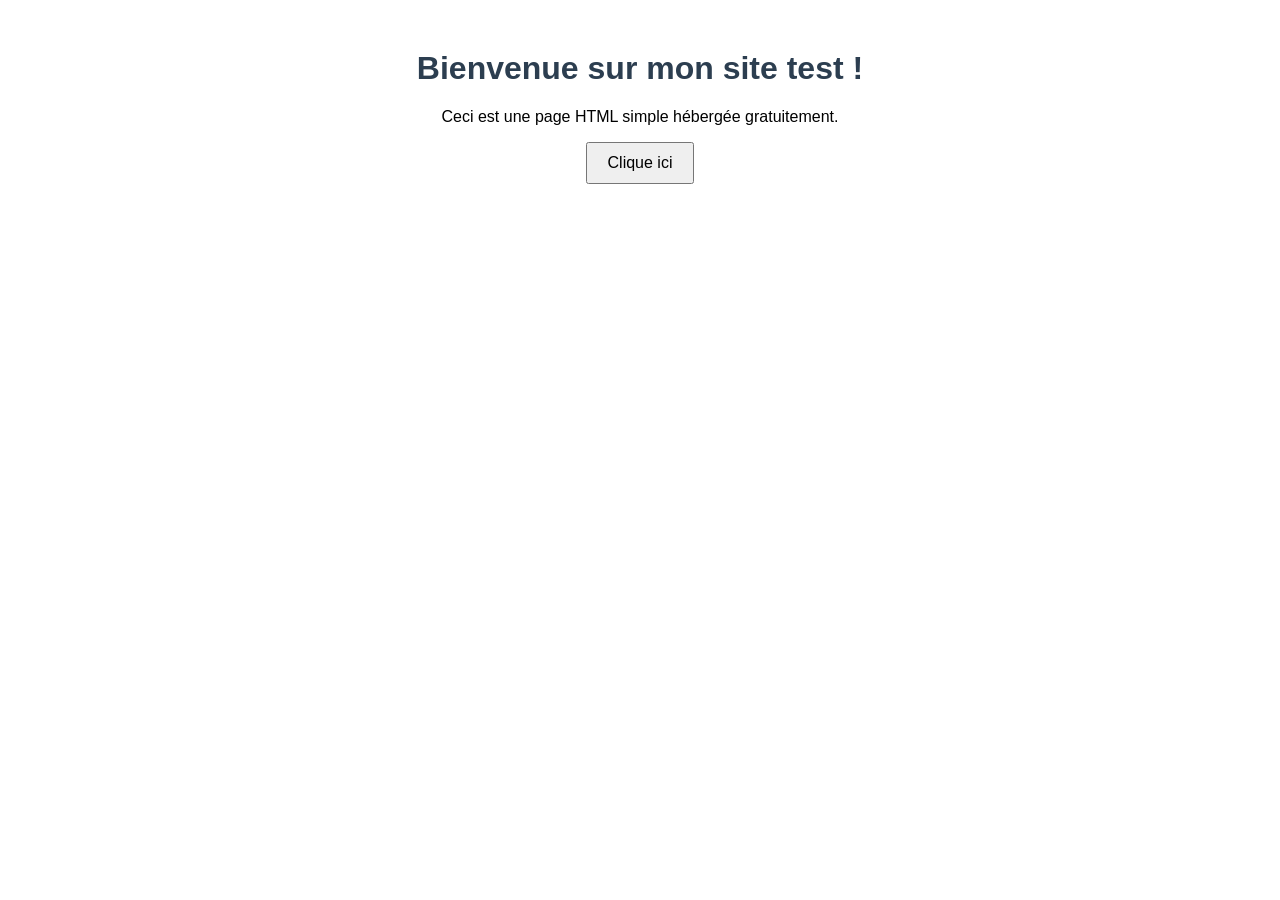
==== index.html @ 8489829e "init" ====
<!DOCTYPE html>
<html lang="fr">
<head>
    <meta charset="UTF-8">
    <title>Page Test</title>
    <link rel="stylesheet" href="style.css">
</head>
<body>
    <h1>Bienvenue sur mon site test !</h1>
    <p>Ceci est une page HTML simple hébergée gratuitement.</p>
    <button onclick="showMessage()">Clique ici</button>

    <script src="script.js"></script>
</body>
</html>
---- style.css ----
body {
    font-family: Arial, sans-serif;
    text-align: center;
    margin-top: 50px;
}
h1 {
    color: #2c3e50;
}
button {
    padding: 10px 20px;
    font-size: 16px;
}
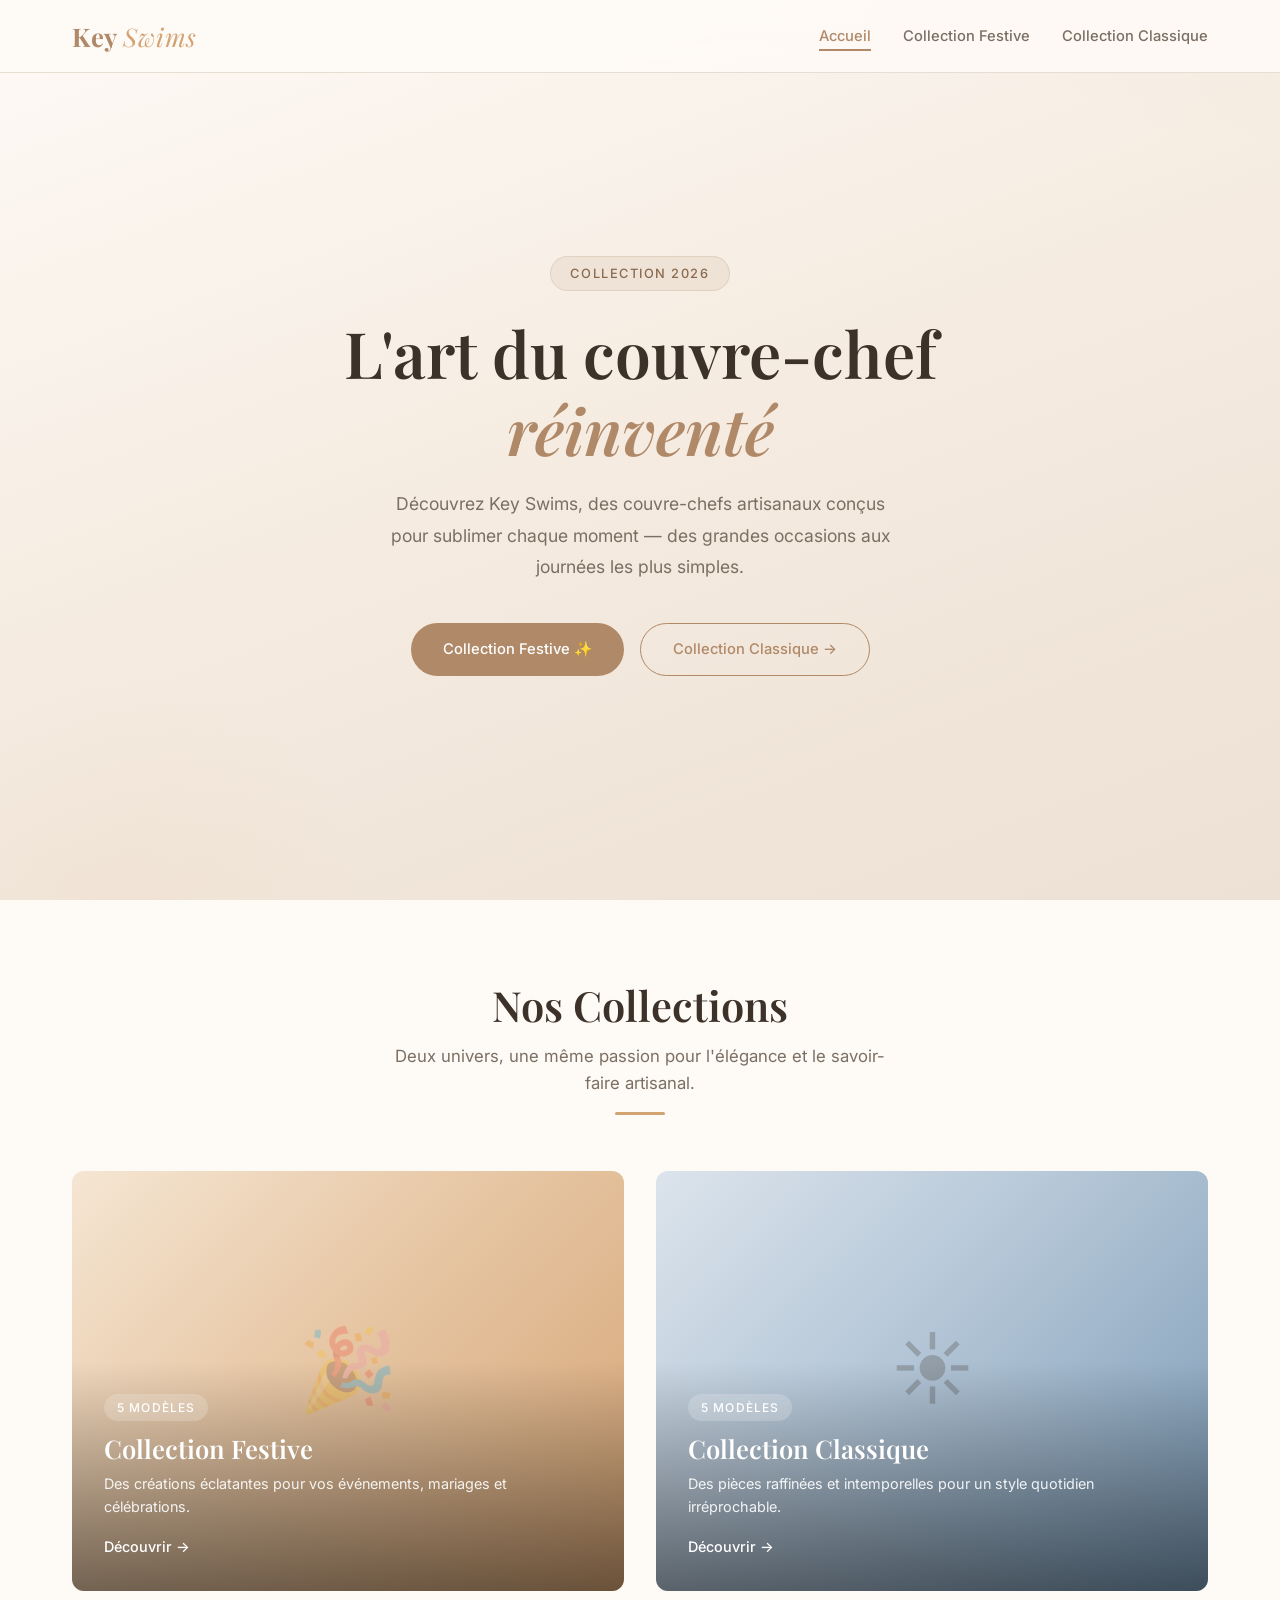
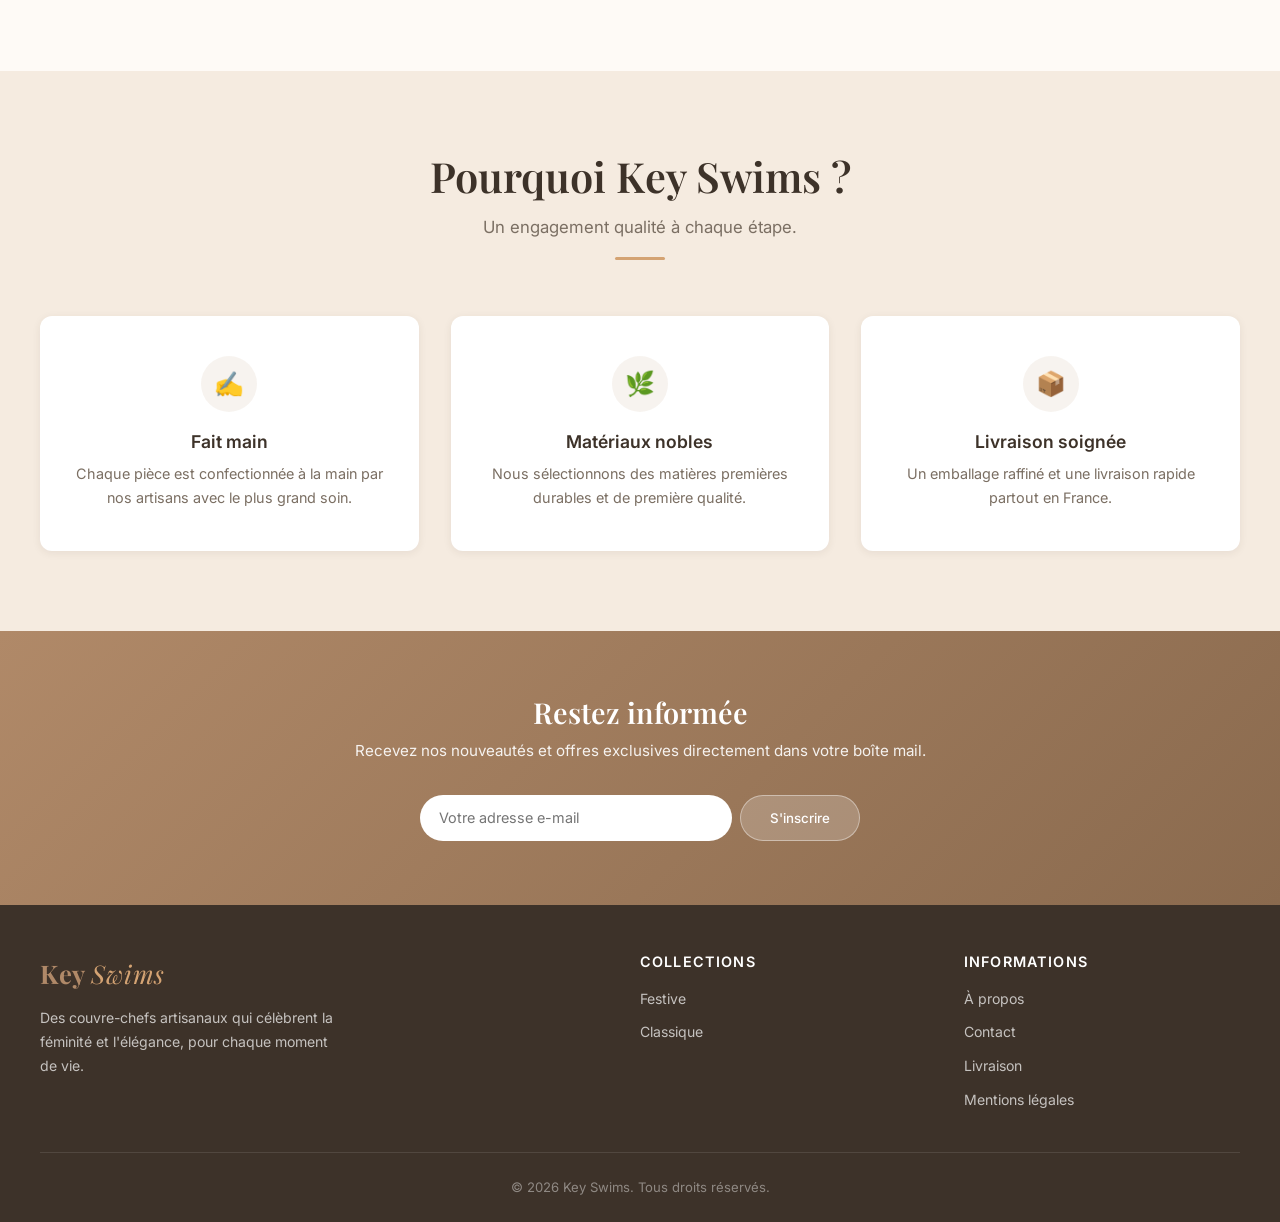
==== commit 7d132553: "lol" ====
--- a/index.html
+++ b/index.html
@@ -1,15 +1,138 @@
 <!DOCTYPE html>
 <html lang="fr">
 <head>
-    <meta charset="UTF-8">
-    <title>Page Test</title>
-    <link rel="stylesheet" href="style.css">
+  <meta charset="UTF-8">
+  <meta name="viewport" content="width=device-width, initial-scale=1.0">
+  <title>Key Swims — Couvre-chefs d'exception</title>
+  <link rel="stylesheet" href="style.css">
 </head>
 <body>
-    <h1>Bienvenue sur mon site test !</h1>
-    <p>Ceci est une page HTML simple hébergée gratuitement.</p>
-    <button onclick="showMessage()">Clique ici</button>
 
-    <script src="script.js"></script>
+  <!-- NAVBAR -->
+  <nav class="navbar">
+    <div class="navbar-inner">
+      <a href="index.html" class="logo">Key <span>Swims</span></a>
+      <ul class="nav-links" id="navLinks">
+        <li><a href="index.html" class="active">Accueil</a></li>
+        <li><a href="festif.html">Collection Festive</a></li>
+        <li><a href="classique.html">Collection Classique</a></li>
+      </ul>
+      <button class="mobile-toggle" onclick="document.getElementById('navLinks').classList.toggle('open')" aria-label="Menu">
+        <span></span><span></span><span></span>
+      </button>
+    </div>
+  </nav>
+
+  <!-- HERO -->
+  <section class="hero">
+    <div class="hero-content">
+      <div class="hero-badge">Collection 2026</div>
+      <h1>L'art du couvre-chef <em>réinventé</em></h1>
+      <p>Découvrez Key Swims, des couvre-chefs artisanaux conçus pour sublimer chaque moment — des grandes occasions aux journées les plus simples.</p>
+      <div class="hero-buttons">
+        <a href="festif.html" class="btn btn-primary">Collection Festive &#10024;</a>
+        <a href="classique.html" class="btn btn-outline">Collection Classique &#8594;</a>
+      </div>
+    </div>
+  </section>
+
+  <!-- CATEGORIES -->
+  <section class="section">
+    <div class="section-header">
+      <h2>Nos Collections</h2>
+      <p>Deux univers, une même passion pour l'élégance et le savoir-faire artisanal.</p>
+      <div class="section-divider"></div>
+    </div>
+
+    <div class="categories-grid">
+      <a href="festif.html" class="category-card">
+        <div class="category-bg"></div>
+        <div class="category-icon">&#127881;</div>
+        <div class="category-content">
+          <div class="category-tag">5 modèles</div>
+          <h3>Collection Festive</h3>
+          <p>Des créations éclatantes pour vos événements, mariages et célébrations.</p>
+          <span class="category-link">Découvrir &#8594;</span>
+        </div>
+      </a>
+
+      <a href="classique.html" class="category-card">
+        <div class="category-bg"></div>
+        <div class="category-icon">&#9728;&#65039;</div>
+        <div class="category-content">
+          <div class="category-tag">5 modèles</div>
+          <h3>Collection Classique</h3>
+          <p>Des pièces raffinées et intemporelles pour un style quotidien irréprochable.</p>
+          <span class="category-link">Découvrir &#8594;</span>
+        </div>
+      </a>
+    </div>
+  </section>
+
+  <!-- FEATURES -->
+  <section class="features-section">
+    <div class="section-header">
+      <h2>Pourquoi Key Swims ?</h2>
+      <p>Un engagement qualité à chaque étape.</p>
+      <div class="section-divider"></div>
+    </div>
+    <div class="features-grid">
+      <div class="feature-card">
+        <div class="feature-icon">&#9997;&#65039;</div>
+        <h4>Fait main</h4>
+        <p>Chaque pièce est confectionnée à la main par nos artisans avec le plus grand soin.</p>
+      </div>
+      <div class="feature-card">
+        <div class="feature-icon">&#127807;</div>
+        <h4>Matériaux nobles</h4>
+        <p>Nous sélectionnons des matières premières durables et de première qualité.</p>
+      </div>
+      <div class="feature-card">
+        <div class="feature-icon">&#128230;</div>
+        <h4>Livraison soignée</h4>
+        <p>Un emballage raffiné et une livraison rapide partout en France.</p>
+      </div>
+    </div>
+  </section>
+
+  <!-- NEWSLETTER -->
+  <section class="newsletter-section">
+    <h2>Restez informée</h2>
+    <p>Recevez nos nouveautés et offres exclusives directement dans votre boîte mail.</p>
+    <form class="newsletter-form" onsubmit="event.preventDefault(); alert('Merci pour votre inscription !');">
+      <input type="email" placeholder="Votre adresse e-mail" required>
+      <button type="submit">S'inscrire</button>
+    </form>
+  </section>
+
+  <!-- FOOTER -->
+  <footer class="footer">
+    <div class="footer-inner">
+      <div class="footer-brand">
+        <a href="index.html" class="logo">Key <span>Swims</span></a>
+        <p>Des couvre-chefs artisanaux qui célèbrent la féminité et l'élégance, pour chaque moment de vie.</p>
+      </div>
+      <div class="footer-col">
+        <h4>Collections</h4>
+        <ul>
+          <li><a href="festif.html">Festive</a></li>
+          <li><a href="classique.html">Classique</a></li>
+        </ul>
+      </div>
+      <div class="footer-col">
+        <h4>Informations</h4>
+        <ul>
+          <li><a href="#">À propos</a></li>
+          <li><a href="#">Contact</a></li>
+          <li><a href="#">Livraison</a></li>
+          <li><a href="#">Mentions légales</a></li>
+        </ul>
+      </div>
+    </div>
+    <div class="footer-bottom">
+      &copy; 2026 Key Swims. Tous droits réservés.
+    </div>
+  </footer>
+
 </body>
-</html>+</html>
--- a/style.css
+++ b/style.css
@@ -1,12 +1,856 @@
+@import url('https://fonts.googleapis.com/css2?family=Playfair+Display:ital,wght@0,400;0,600;0,700;1,400&family=Inter:wght@300;400;500;600&display=swap');
+
+*, *::before, *::after {
+  margin: 0;
+  padding: 0;
+  box-sizing: border-box;
+}
+
+:root {
+  --color-primary: #b08968;
+  --color-primary-dark: #8a6a4e;
+  --color-accent: #d4a373;
+  --color-bg: #fefaf6;
+  --color-bg-alt: #f5ebe0;
+  --color-text: #3d3229;
+  --color-text-light: #7b6f63;
+  --color-white: #ffffff;
+  --color-border: #e6ddd3;
+  --color-festif: #c97b7b;
+  --color-classique: #7b9ab5;
+  --shadow-sm: 0 2px 8px rgba(61, 50, 41, 0.08);
+  --shadow-md: 0 4px 20px rgba(61, 50, 41, 0.1);
+  --shadow-lg: 0 8px 40px rgba(61, 50, 41, 0.12);
+  --radius: 12px;
+  --transition: 0.3s cubic-bezier(0.4, 0, 0.2, 1);
+}
+
+html {
+  scroll-behavior: smooth;
+}
+
 body {
-    font-family: Arial, sans-serif;
-    text-align: center;
-    margin-top: 50px;
-}
-h1 {
-    color: #2c3e50;
-}
-button {
-    padding: 10px 20px;
-    font-size: 16px;
-}+  font-family: 'Inter', sans-serif;
+  color: var(--color-text);
+  background-color: var(--color-bg);
+  line-height: 1.6;
+  -webkit-font-smoothing: antialiased;
+}
+
+h1, h2, h3, h4 {
+  font-family: 'Playfair Display', serif;
+  font-weight: 600;
+  line-height: 1.2;
+}
+
+a {
+  text-decoration: none;
+  color: inherit;
+}
+
+img {
+  max-width: 100%;
+  display: block;
+}
+
+/* ========== NAVBAR ========== */
+
+.navbar {
+  position: fixed;
+  top: 0;
+  left: 0;
+  width: 100%;
+  z-index: 1000;
+  background: rgba(254, 250, 246, 0.92);
+  backdrop-filter: blur(12px);
+  border-bottom: 1px solid var(--color-border);
+  transition: var(--transition);
+}
+
+.navbar-inner {
+  max-width: 1200px;
+  margin: 0 auto;
+  padding: 0 2rem;
+  display: flex;
+  align-items: center;
+  justify-content: space-between;
+  height: 72px;
+}
+
+.logo {
+  font-family: 'Playfair Display', serif;
+  font-size: 1.6rem;
+  font-weight: 700;
+  color: var(--color-primary);
+  letter-spacing: 0.02em;
+}
+
+.logo span {
+  font-weight: 400;
+  font-style: italic;
+  color: var(--color-accent);
+}
+
+.nav-links {
+  display: flex;
+  gap: 2rem;
+  list-style: none;
+  align-items: center;
+}
+
+.nav-links a {
+  font-size: 0.92rem;
+  font-weight: 500;
+  color: var(--color-text-light);
+  transition: var(--transition);
+  position: relative;
+  padding: 0.25rem 0;
+}
+
+.nav-links a::after {
+  content: '';
+  position: absolute;
+  bottom: -2px;
+  left: 0;
+  width: 0;
+  height: 2px;
+  background: var(--color-primary);
+  transition: var(--transition);
+}
+
+.nav-links a:hover,
+.nav-links a.active {
+  color: var(--color-primary);
+}
+
+.nav-links a:hover::after,
+.nav-links a.active::after {
+  width: 100%;
+}
+
+.mobile-toggle {
+  display: none;
+  background: none;
+  border: none;
+  cursor: pointer;
+  padding: 0.5rem;
+}
+
+.mobile-toggle span {
+  display: block;
+  width: 24px;
+  height: 2px;
+  background: var(--color-text);
+  margin: 5px 0;
+  transition: var(--transition);
+}
+
+/* ========== HERO ========== */
+
+.hero {
+  min-height: 100vh;
+  display: flex;
+  align-items: center;
+  justify-content: center;
+  text-align: center;
+  padding: 6rem 2rem 4rem;
+  background: linear-gradient(160deg, var(--color-bg) 0%, var(--color-bg-alt) 50%, #ede0d4 100%);
+  position: relative;
+  overflow: hidden;
+}
+
+.hero::before {
+  content: '';
+  position: absolute;
+  top: -50%;
+  right: -20%;
+  width: 600px;
+  height: 600px;
+  background: radial-gradient(circle, rgba(176, 137, 104, 0.08) 0%, transparent 70%);
+  border-radius: 50%;
+}
+
+.hero::after {
+  content: '';
+  position: absolute;
+  bottom: -30%;
+  left: -10%;
+  width: 500px;
+  height: 500px;
+  background: radial-gradient(circle, rgba(212, 163, 115, 0.06) 0%, transparent 70%);
+  border-radius: 50%;
+}
+
+.hero-content {
+  position: relative;
+  z-index: 1;
+  max-width: 700px;
+}
+
+.hero-badge {
+  display: inline-block;
+  padding: 0.4rem 1.2rem;
+  background: rgba(176, 137, 104, 0.12);
+  border: 1px solid rgba(176, 137, 104, 0.2);
+  border-radius: 50px;
+  font-size: 0.8rem;
+  font-weight: 500;
+  color: var(--color-primary-dark);
+  text-transform: uppercase;
+  letter-spacing: 0.12em;
+  margin-bottom: 1.5rem;
+}
+
+.hero h1 {
+  font-size: clamp(2.5rem, 6vw, 4rem);
+  margin-bottom: 1.2rem;
+  color: var(--color-text);
+}
+
+.hero h1 em {
+  color: var(--color-primary);
+  font-style: italic;
+}
+
+.hero p {
+  font-size: 1.1rem;
+  color: var(--color-text-light);
+  max-width: 520px;
+  margin: 0 auto 2.5rem;
+  line-height: 1.8;
+}
+
+.hero-buttons {
+  display: flex;
+  gap: 1rem;
+  justify-content: center;
+  flex-wrap: wrap;
+}
+
+/* ========== BUTTONS ========== */
+
+.btn {
+  display: inline-flex;
+  align-items: center;
+  gap: 0.5rem;
+  padding: 0.85rem 2rem;
+  border-radius: 50px;
+  font-size: 0.92rem;
+  font-weight: 500;
+  transition: var(--transition);
+  cursor: pointer;
+  border: none;
+  font-family: 'Inter', sans-serif;
+}
+
+.btn-primary {
+  background: var(--color-primary);
+  color: var(--color-white);
+}
+
+.btn-primary:hover {
+  background: var(--color-primary-dark);
+  transform: translateY(-2px);
+  box-shadow: var(--shadow-md);
+}
+
+.btn-outline {
+  background: transparent;
+  color: var(--color-primary);
+  border: 1.5px solid var(--color-primary);
+}
+
+.btn-outline:hover {
+  background: var(--color-primary);
+  color: var(--color-white);
+  transform: translateY(-2px);
+}
+
+.btn-small {
+  padding: 0.6rem 1.4rem;
+  font-size: 0.85rem;
+}
+
+/* ========== SECTIONS ========== */
+
+.section {
+  padding: 5rem 2rem;
+  max-width: 1200px;
+  margin: 0 auto;
+}
+
+.section-header {
+  text-align: center;
+  margin-bottom: 3.5rem;
+}
+
+.section-header h2 {
+  font-size: clamp(1.8rem, 4vw, 2.6rem);
+  margin-bottom: 0.8rem;
+}
+
+.section-header p {
+  color: var(--color-text-light);
+  font-size: 1.05rem;
+  max-width: 500px;
+  margin: 0 auto;
+}
+
+.section-divider {
+  width: 50px;
+  height: 3px;
+  background: var(--color-accent);
+  margin: 1rem auto 0;
+  border-radius: 2px;
+}
+
+/* ========== CATEGORY CARDS (Homepage) ========== */
+
+.categories-grid {
+  display: grid;
+  grid-template-columns: repeat(2, 1fr);
+  gap: 2rem;
+}
+
+.category-card {
+  position: relative;
+  border-radius: var(--radius);
+  overflow: hidden;
+  height: 420px;
+  display: flex;
+  align-items: flex-end;
+  transition: var(--transition);
+  cursor: pointer;
+}
+
+.category-card:hover {
+  transform: translateY(-6px);
+  box-shadow: var(--shadow-lg);
+}
+
+.category-bg {
+  position: absolute;
+  inset: 0;
+  transition: var(--transition);
+}
+
+.category-card:nth-child(1) .category-bg {
+  background: linear-gradient(135deg, #f5e6d3 0%, #e8c9a8 40%, #d4a373 100%);
+}
+
+.category-card:nth-child(2) .category-bg {
+  background: linear-gradient(135deg, #dce4ec 0%, #b8c9d9 40%, #7b9ab5 100%);
+}
+
+.category-card:hover .category-bg {
+  transform: scale(1.05);
+}
+
+.category-icon {
+  position: absolute;
+  top: 50%;
+  left: 50%;
+  transform: translate(-50%, -60%);
+  font-size: 5rem;
+  opacity: 0.25;
+}
+
+.category-content {
+  position: relative;
+  z-index: 1;
+  padding: 2rem;
+  width: 100%;
+  background: linear-gradient(to top, rgba(0,0,0,0.5) 0%, transparent 100%);
+  color: var(--color-white);
+}
+
+.category-tag {
+  display: inline-block;
+  padding: 0.25rem 0.8rem;
+  background: rgba(255,255,255,0.2);
+  backdrop-filter: blur(4px);
+  border-radius: 50px;
+  font-size: 0.75rem;
+  font-weight: 500;
+  text-transform: uppercase;
+  letter-spacing: 0.1em;
+  margin-bottom: 0.75rem;
+}
+
+.category-content h3 {
+  font-size: 1.6rem;
+  margin-bottom: 0.5rem;
+}
+
+.category-content p {
+  font-size: 0.9rem;
+  opacity: 0.9;
+  margin-bottom: 1rem;
+}
+
+.category-link {
+  display: inline-flex;
+  align-items: center;
+  gap: 0.4rem;
+  font-weight: 500;
+  font-size: 0.9rem;
+  color: var(--color-white);
+  transition: var(--transition);
+}
+
+.category-link:hover {
+  gap: 0.8rem;
+}
+
+/* ========== FEATURES ========== */
+
+.features-section {
+  background: var(--color-bg-alt);
+  padding: 5rem 2rem;
+}
+
+.features-grid {
+  max-width: 1200px;
+  margin: 0 auto;
+  display: grid;
+  grid-template-columns: repeat(3, 1fr);
+  gap: 2rem;
+}
+
+.feature-card {
+  text-align: center;
+  padding: 2.5rem 2rem;
+  background: var(--color-white);
+  border-radius: var(--radius);
+  box-shadow: var(--shadow-sm);
+  transition: var(--transition);
+}
+
+.feature-card:hover {
+  transform: translateY(-4px);
+  box-shadow: var(--shadow-md);
+}
+
+.feature-icon {
+  width: 56px;
+  height: 56px;
+  background: rgba(176, 137, 104, 0.1);
+  border-radius: 50%;
+  display: flex;
+  align-items: center;
+  justify-content: center;
+  margin: 0 auto 1.2rem;
+  font-size: 1.5rem;
+}
+
+.feature-card h4 {
+  font-size: 1.1rem;
+  margin-bottom: 0.6rem;
+  font-family: 'Inter', sans-serif;
+  font-weight: 600;
+}
+
+.feature-card p {
+  font-size: 0.9rem;
+  color: var(--color-text-light);
+  line-height: 1.7;
+}
+
+/* ========== PRODUCT GRID ========== */
+
+.products-grid {
+  display: grid;
+  grid-template-columns: repeat(auto-fill, minmax(220px, 1fr));
+  gap: 1.5rem;
+}
+
+.product-card {
+  background: var(--color-white);
+  border-radius: var(--radius);
+  overflow: hidden;
+  box-shadow: var(--shadow-sm);
+  transition: var(--transition);
+  border: 1px solid var(--color-border);
+}
+
+.product-card:hover {
+  transform: translateY(-4px);
+  box-shadow: var(--shadow-md);
+  border-color: transparent;
+}
+
+.product-image {
+  width: 100%;
+  height: 260px;
+  display: flex;
+  align-items: center;
+  justify-content: center;
+  position: relative;
+  overflow: hidden;
+}
+
+.product-image.festif {
+  background: linear-gradient(145deg, #fce4ec, #f8bbd0, #f48fb1);
+}
+
+.product-image.classique {
+  background: linear-gradient(145deg, #e3f2fd, #bbdefb, #90caf9);
+}
+
+.product-image .product-emoji {
+  font-size: 4.5rem;
+  transition: var(--transition);
+}
+
+.product-card:hover .product-emoji {
+  transform: scale(1.12) rotate(-5deg);
+}
+
+.product-badge {
+  position: absolute;
+  top: 0.8rem;
+  left: 0.8rem;
+  padding: 0.2rem 0.7rem;
+  border-radius: 50px;
+  font-size: 0.7rem;
+  font-weight: 600;
+  text-transform: uppercase;
+  letter-spacing: 0.05em;
+}
+
+.badge-new {
+  background: #e8f5e9;
+  color: #2e7d32;
+}
+
+.badge-popular {
+  background: #fff3e0;
+  color: #e65100;
+}
+
+.badge-limited {
+  background: #fce4ec;
+  color: #c62828;
+}
+
+.product-info {
+  padding: 1.2rem;
+}
+
+.product-info h4 {
+  font-family: 'Inter', sans-serif;
+  font-size: 0.95rem;
+  font-weight: 600;
+  margin-bottom: 0.3rem;
+}
+
+.product-info .product-desc {
+  font-size: 0.8rem;
+  color: var(--color-text-light);
+  margin-bottom: 0.8rem;
+  line-height: 1.5;
+}
+
+.product-footer {
+  display: flex;
+  align-items: center;
+  justify-content: space-between;
+}
+
+.product-price {
+  font-size: 1.1rem;
+  font-weight: 600;
+  color: var(--color-primary);
+}
+
+.product-price .old-price {
+  font-size: 0.8rem;
+  color: var(--color-text-light);
+  text-decoration: line-through;
+  font-weight: 400;
+  margin-left: 0.3rem;
+}
+
+.btn-cart {
+  width: 38px;
+  height: 38px;
+  border-radius: 50%;
+  background: var(--color-primary);
+  color: var(--color-white);
+  border: none;
+  cursor: pointer;
+  display: flex;
+  align-items: center;
+  justify-content: center;
+  font-size: 1rem;
+  transition: var(--transition);
+}
+
+.btn-cart:hover {
+  background: var(--color-primary-dark);
+  transform: scale(1.1);
+}
+
+/* ========== PAGE HERO (Category Pages) ========== */
+
+.page-hero {
+  padding: 8rem 2rem 3rem;
+  text-align: center;
+  position: relative;
+  overflow: hidden;
+}
+
+.page-hero.festif {
+  background: linear-gradient(160deg, #fef0e8 0%, #f5e0d0 50%, #ebc8a8 100%);
+}
+
+.page-hero.classique {
+  background: linear-gradient(160deg, #eef3f8 0%, #d8e4ef 50%, #b8c9d9 100%);
+}
+
+.page-hero h1 {
+  font-size: clamp(2rem, 5vw, 3rem);
+  margin-bottom: 0.8rem;
+}
+
+.page-hero p {
+  color: var(--color-text-light);
+  font-size: 1.05rem;
+  max-width: 500px;
+  margin: 0 auto;
+}
+
+.page-hero-icon {
+  font-size: 3rem;
+  margin-bottom: 1rem;
+  display: block;
+}
+
+/* ========== BREADCRUMB ========== */
+
+.breadcrumb {
+  max-width: 1200px;
+  margin: 0 auto;
+  padding: 1.5rem 2rem 0;
+  font-size: 0.85rem;
+  color: var(--color-text-light);
+}
+
+.breadcrumb a {
+  color: var(--color-primary);
+  transition: var(--transition);
+}
+
+.breadcrumb a:hover {
+  color: var(--color-primary-dark);
+}
+
+.breadcrumb span {
+  margin: 0 0.4rem;
+}
+
+/* ========== NEWSLETTER ========== */
+
+.newsletter-section {
+  background: linear-gradient(135deg, var(--color-primary) 0%, var(--color-primary-dark) 100%);
+  padding: 4rem 2rem;
+  text-align: center;
+  color: var(--color-white);
+}
+
+.newsletter-section h2 {
+  font-size: 1.8rem;
+  margin-bottom: 0.6rem;
+}
+
+.newsletter-section p {
+  opacity: 0.9;
+  margin-bottom: 2rem;
+  font-size: 0.95rem;
+}
+
+.newsletter-form {
+  display: flex;
+  max-width: 440px;
+  margin: 0 auto;
+  gap: 0.5rem;
+}
+
+.newsletter-form input {
+  flex: 1;
+  padding: 0.85rem 1.2rem;
+  border: none;
+  border-radius: 50px;
+  font-family: 'Inter', sans-serif;
+  font-size: 0.9rem;
+  outline: none;
+}
+
+.newsletter-form button {
+  padding: 0.85rem 1.8rem;
+  background: rgba(255,255,255,0.2);
+  color: var(--color-white);
+  border: 1.5px solid rgba(255,255,255,0.4);
+  border-radius: 50px;
+  font-family: 'Inter', sans-serif;
+  font-weight: 500;
+  cursor: pointer;
+  transition: var(--transition);
+  white-space: nowrap;
+}
+
+.newsletter-form button:hover {
+  background: var(--color-white);
+  color: var(--color-primary);
+}
+
+/* ========== FOOTER ========== */
+
+.footer {
+  background: var(--color-text);
+  color: rgba(255,255,255,0.7);
+  padding: 3rem 2rem 1.5rem;
+}
+
+.footer-inner {
+  max-width: 1200px;
+  margin: 0 auto;
+  display: grid;
+  grid-template-columns: 2fr 1fr 1fr;
+  gap: 3rem;
+  padding-bottom: 2rem;
+  border-bottom: 1px solid rgba(255,255,255,0.1);
+}
+
+.footer-brand .logo {
+  margin-bottom: 0.8rem;
+  display: inline-block;
+}
+
+.footer-brand p {
+  font-size: 0.88rem;
+  line-height: 1.7;
+  max-width: 300px;
+}
+
+.footer-col h4 {
+  font-family: 'Inter', sans-serif;
+  font-weight: 600;
+  font-size: 0.9rem;
+  color: var(--color-white);
+  margin-bottom: 1rem;
+  text-transform: uppercase;
+  letter-spacing: 0.08em;
+}
+
+.footer-col ul {
+  list-style: none;
+}
+
+.footer-col li {
+  margin-bottom: 0.5rem;
+}
+
+.footer-col a {
+  font-size: 0.88rem;
+  transition: var(--transition);
+}
+
+.footer-col a:hover {
+  color: var(--color-accent);
+}
+
+.footer-bottom {
+  max-width: 1200px;
+  margin: 0 auto;
+  padding-top: 1.5rem;
+  text-align: center;
+  font-size: 0.82rem;
+  opacity: 0.6;
+}
+
+/* ========== RESPONSIVE ========== */
+
+@media (max-width: 768px) {
+  .nav-links {
+    display: none;
+    position: absolute;
+    top: 72px;
+    left: 0;
+    width: 100%;
+    background: var(--color-bg);
+    flex-direction: column;
+    padding: 1.5rem 2rem;
+    gap: 1rem;
+    border-bottom: 1px solid var(--color-border);
+    box-shadow: var(--shadow-md);
+  }
+
+  .nav-links.open {
+    display: flex;
+  }
+
+  .mobile-toggle {
+    display: block;
+  }
+
+  .categories-grid {
+    grid-template-columns: 1fr;
+  }
+
+  .category-card {
+    height: 300px;
+  }
+
+  .features-grid {
+    grid-template-columns: 1fr;
+    gap: 1rem;
+  }
+
+  .products-grid {
+    grid-template-columns: repeat(2, 1fr);
+  }
+
+  .footer-inner {
+    grid-template-columns: 1fr;
+    gap: 2rem;
+  }
+
+  .newsletter-form {
+    flex-direction: column;
+  }
+
+  .hero-buttons {
+    flex-direction: column;
+    align-items: center;
+  }
+}
+
+@media (max-width: 480px) {
+  .products-grid {
+    grid-template-columns: 1fr;
+  }
+}
+
+/* ========== ANIMATIONS ========== */
+
+@keyframes fadeInUp {
+  from {
+    opacity: 0;
+    transform: translateY(30px);
+  }
+  to {
+    opacity: 1;
+    transform: translateY(0);
+  }
+}
+
+.animate-in {
+  animation: fadeInUp 0.6s ease forwards;
+}
+
+.animate-delay-1 { animation-delay: 0.1s; }
+.animate-delay-2 { animation-delay: 0.2s; }
+.animate-delay-3 { animation-delay: 0.3s; }
+.animate-delay-4 { animation-delay: 0.4s; }
+.animate-delay-5 { animation-delay: 0.5s; }
